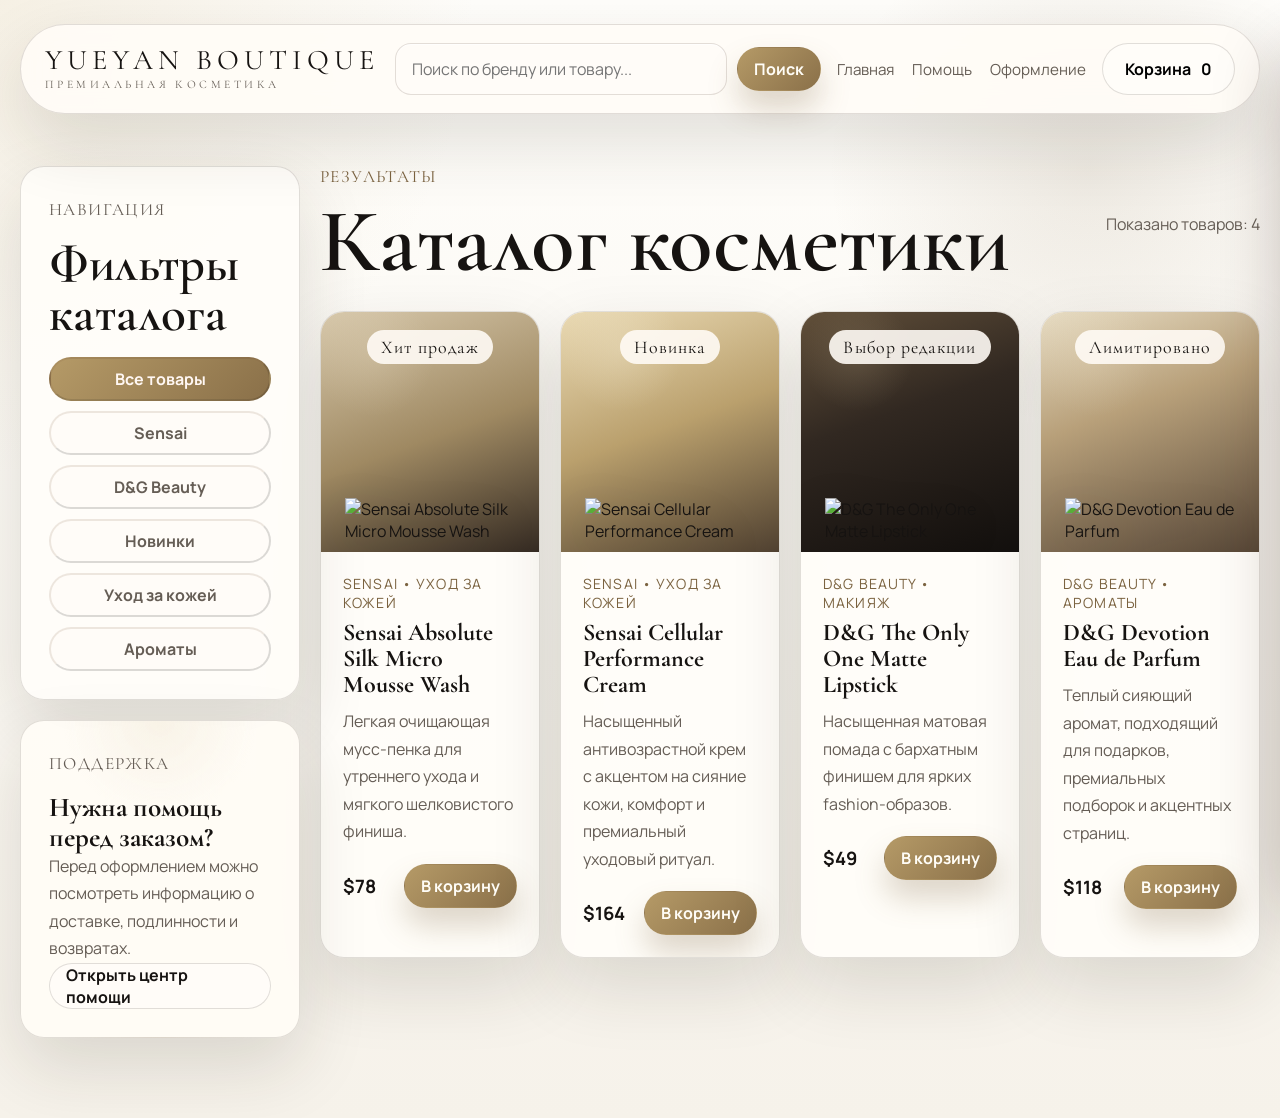
==== catalog.html @ f018c971 "Add files via upload" ====
<!DOCTYPE html>
<html lang="ru">
  <head>
    <meta charset="UTF-8" />
    <meta name="viewport" content="width=device-width, initial-scale=1.0" />
    <title>Каталог | YUEYAN BOUTIQUE</title>
    <link rel="preconnect" href="https://fonts.googleapis.com" />
    <link rel="preconnect" href="https://fonts.gstatic.com" crossorigin />
    <link
      href="https://fonts.googleapis.com/css2?family=Cormorant+Garamond:wght@500;600;700&family=Manrope:wght@400;500;600;700;800&display=swap"
      rel="stylesheet"
    />
    <link rel="stylesheet" href="./styles.css" />
  </head>
  <body data-page="catalog">
    <div class="page-shell">
      <header class="site-header">
        <a class="brand-mark" href="./index.html">
          <span class="brand-mark__title">YUEYAN BOUTIQUE</span>
          <span class="brand-mark__tag">премиальная косметика</span>
        </a>
        <form class="search-bar search-bar--header" action="./catalog.html" method="get">
          <input id="catalogSearchInput" type="search" name="q" placeholder="Поиск по бренду или товару..." />
          <button class="button button--primary button--small" type="submit">Поиск</button>
        </form>
        <nav class="site-nav" aria-label="Primary">
          <a href="./index.html">Главная</a>
          <a href="./help.html">Помощь</a>
          <a href="./checkout.html">Оформление</a>
        </nav>
        <button class="cart-button" id="cartToggle" type="button">
          Корзина
          <strong id="cartCount">0</strong>
        </button>
      </header>

      <main>
        <section class="section section--tight">
          <div class="catalog-layout">
            <aside class="catalog-sidebar">
              <div class="sidebar-card">
                <p class="eyebrow">Навигация</p>
                <h2>Фильтры каталога</h2>
                <div class="filter-stack">
                  <button class="filter-chip is-active" type="button" data-filter="all">Все товары</button>
                  <button class="filter-chip" type="button" data-filter="Sensai">Sensai</button>
                  <button class="filter-chip" type="button" data-filter="D&G Beauty">D&amp;G Beauty</button>
                  <button class="filter-chip" type="button" data-filter="new">Новинки</button>
                  <button class="filter-chip" type="button" data-filter="Уход за кожей">Уход за кожей</button>
                  <button class="filter-chip" type="button" data-filter="Ароматы">Ароматы</button>
                </div>
              </div>
              <div class="sidebar-card sidebar-card--soft">
                <p class="eyebrow">Поддержка</p>
                <h3>Нужна помощь перед заказом?</h3>
                <p>Перед оформлением можно посмотреть информацию о доставке, подлинности и возвратах.</p>
                <a class="button button--ghost button--small" href="./help.html">Открыть центр помощи</a>
              </div>
            </aside>
            <section class="catalog-main">
              <div class="section-heading section-heading--row">
                <div>
                  <p class="eyebrow">Результаты</p>
                  <h1 class="page-title" id="catalogTitle">Каталог косметики</h1>
                </div>
                <p class="catalog-meta" id="catalogMeta">Показаны товары из текущей подборки</p>
              </div>
              <div class="product-grid" id="catalogProducts"></div>
              <div class="empty-result" id="catalogEmpty" hidden>
                <h3>По вашему запросу ничего не найдено.</h3>
                <p>Попробуйте поиск по бренду, категории или более короткому ключевому слову.</p>
              </div>
            </section>
          </div>
        </section>
      </main>
    </div>

    <aside class="cart-drawer" id="cartDrawer" aria-hidden="true">
      <div class="cart-drawer__header">
        <h2>Корзина</h2>
        <button class="icon-button" id="cartClose" type="button" aria-label="Close cart">×</button>
      </div>
      <div class="cart-drawer__body" id="cartItems"></div>
      <div class="cart-drawer__footer">
        <div class="cart-total">
          <span>Итого по товарам</span>
          <strong id="cartSubtotal">$0</strong>
        </div>
        <a class="button button--primary" href="./checkout.html">Перейти к оформлению</a>
      </div>
    </aside>
    <div class="cart-backdrop" id="cartBackdrop" hidden></div>

    <script src="./store.js"></script>
  </body>
</html>
---- styles.css ----
:root {
  --bg: #f6f2ea;
  --surface: rgba(255, 253, 249, 0.94);
  --surface-strong: #fffdf9;
  --surface-soft: #ede5d7;
  --text: #161311;
  --muted: #655d55;
  --line: rgba(46, 34, 23, 0.14);
  --accent: #ab9160;
  --accent-deep: #7b6340;
  --gold: #ccb27d;
  --dark-panel: #1b1612;
  --dark-soft: #2b241d;
  --shadow: 0 28px 70px rgba(45, 34, 24, 0.14);
  --radius-xl: 36px;
  --radius-lg: 24px;
  --radius-md: 18px;
  --max-width: 1240px;
}

* {
  box-sizing: border-box;
}

html {
  scroll-behavior: smooth;
}

body {
  margin: 0;
  min-height: 100vh;
  font-family: "Manrope", sans-serif;
  color: var(--text);
  background:
    radial-gradient(circle at top left, rgba(204, 178, 125, 0.18), transparent 28%),
    radial-gradient(circle at 85% 15%, rgba(123, 99, 64, 0.12), transparent 18%),
    linear-gradient(180deg, #fffefb 0%, var(--bg) 100%);
}

body.no-scroll {
  overflow: hidden;
}

a {
  color: inherit;
  text-decoration: none;
}

button,
input,
textarea {
  font: inherit;
}

button {
  cursor: pointer;
}

h1,
h2,
h3,
p {
  margin: 0;
}

.page-shell {
  width: min(calc(100% - 32px), var(--max-width));
  margin: 0 auto;
  padding: 24px 0 80px;
}

.site-header {
  position: sticky;
  top: 16px;
  z-index: 20;
  display: grid;
  grid-template-columns: auto minmax(220px, 1fr) auto auto;
  gap: 16px;
  align-items: center;
  padding: 18px 24px;
  border: 1px solid var(--line);
  border-radius: 999px;
  background: rgba(255, 252, 247, 0.92);
  backdrop-filter: blur(14px);
  box-shadow: var(--shadow);
}

.brand-mark {
  display: inline-flex;
  flex-direction: column;
  gap: 2px;
}

.brand-mark__title,
.brand-mark__tag,
.eyebrow,
h1,
h2,
h3,
.hero-card span,
.product-card__badge,
.entry-card__eyebrow {
  font-family: "Cormorant Garamond", serif;
}

.brand-mark__title {
  font-size: 1.78rem;
  line-height: 0.95;
  text-transform: uppercase;
  letter-spacing: 0.18em;
}

.brand-mark__tag {
  font-size: 0.72rem;
  letter-spacing: 0.3em;
  text-transform: uppercase;
  color: var(--muted);
}

.site-nav {
  display: flex;
  flex-wrap: wrap;
  gap: 18px;
  font-size: 0.95rem;
  color: var(--muted);
}

.search-bar {
  display: flex;
  gap: 10px;
  align-items: center;
}

.search-bar input,
.checkout-form input,
.checkout-form textarea {
  width: 100%;
  padding: 14px 16px;
  border: 1px solid rgba(58, 29, 20, 0.14);
  border-radius: 16px;
  background: #fffcf8;
  color: var(--text);
  box-shadow: inset 0 1px 0 rgba(255, 255, 255, 0.8);
}

.button,
.cart-button {
  display: inline-flex;
  align-items: center;
  justify-content: center;
  gap: 10px;
  min-height: 52px;
  padding: 0 22px;
  border-radius: 999px;
  border: 1px solid transparent;
  font-weight: 700;
  transition: transform 180ms ease, background-color 180ms ease, border-color 180ms ease;
}

.button:hover,
.cart-button:hover {
  transform: translateY(-2px);
}

.button--primary {
  color: #fffdf7;
  background: linear-gradient(135deg, #b59a67 0%, #8a7049 100%);
  box-shadow: 0 18px 30px rgba(123, 99, 64, 0.26);
}

.button--ghost,
.cart-button,
.filter-chip {
  border-color: var(--line);
  background: rgba(255, 253, 249, 0.94);
}

.button--small {
  min-height: 44px;
  padding: 0 16px;
}

.hero {
  display: grid;
  grid-template-columns: minmax(0, 1.05fr) minmax(320px, 0.95fr);
  gap: 48px;
  align-items: center;
  padding: 72px 0 36px;
}

.eyebrow {
  margin-bottom: 14px;
  font-size: 1.08rem;
  letter-spacing: 0.08em;
  color: var(--accent-deep);
  text-transform: uppercase;
}

h1,
.page-title {
  font-size: clamp(3rem, 7vw, 5.8rem);
  line-height: 0.92;
  font-weight: 600;
}

.page-title {
  max-width: none;
}

.hero__copy,
.page-intro,
.entry-card p,
.product-card__copy,
.info-card p,
.policy-card p,
.faq-item p,
.sidebar-card p,
.catalog-meta {
  color: var(--muted);
  line-height: 1.72;
}

.hero__copy {
  margin-top: 20px;
  font-size: 1.02rem;
  max-width: 640px;
}

.hero__actions {
  display: flex;
  flex-wrap: wrap;
  gap: 14px;
  margin-top: 30px;
}

.hero__notes,
.status-list {
  display: grid;
  gap: 10px;
  margin: 28px 0 0;
  padding: 0;
  list-style: none;
  color: var(--muted);
}

.hero__notes li,
.status-list li {
  position: relative;
  padding-left: 20px;
}

.hero__notes li::before,
.status-list li::before {
  content: "";
  position: absolute;
  left: 0;
  top: 0.72em;
  width: 8px;
  height: 8px;
  border-radius: 50%;
  background: var(--gold);
}

.hero__visual {
  position: relative;
  min-height: 520px;
  display: grid;
  align-content: center;
  gap: 18px;
}

.hero-card {
  position: relative;
  padding: 32px;
  border: 1px solid rgba(255, 255, 255, 0.52);
  border-radius: var(--radius-xl);
  color: #f6f0e8;
  overflow: hidden;
  box-shadow: var(--shadow);
}

.hero-card::before {
  content: "";
  position: absolute;
  inset: 0;
  background:
    linear-gradient(135deg, rgba(255, 255, 255, 0.18), transparent),
    linear-gradient(140deg, rgba(14, 11, 8, 0.14), rgba(14, 11, 8, 0.42));
}

.hero-card > * {
  position: relative;
  z-index: 1;
}

.hero-card--tall {
  min-height: 280px;
  margin-left: 42px;
  background:
    radial-gradient(circle at 30% 14%, rgba(226, 206, 166, 0.22), transparent 32%),
    linear-gradient(160deg, #8f7a59 0%, #43362b 46%, #171311 100%);
}

.hero-card--wide {
  min-height: 190px;
  margin-right: 54px;
  background:
    radial-gradient(circle at 76% 28%, rgba(228, 213, 181, 0.16), transparent 22%),
    linear-gradient(145deg, #b79d6f 0%, #62503a 38%, #1d1713 100%);
}

.hero-card span {
  display: inline-block;
  margin-bottom: 12px;
  font-size: 2rem;
}

.hero-card p {
  max-width: 260px;
  line-height: 1.65;
}

.hero-orb {
  position: absolute;
  border-radius: 50%;
  filter: blur(4px);
}

.hero-orb--one {
  width: 148px;
  height: 148px;
  left: 0;
  top: 62px;
  background: radial-gradient(circle, rgba(204, 178, 125, 0.38) 0%, rgba(204, 178, 125, 0) 72%);
}

.hero-orb--two {
  width: 180px;
  height: 180px;
  right: 10px;
  bottom: 38px;
  background: radial-gradient(circle, rgba(226, 214, 190, 0.62) 0%, rgba(226, 214, 190, 0) 72%);
}

.promo-bar,
.entry-grid,
.product-grid,
.two-column,
.help-grid,
.faq-list,
.checkout-layout,
.catalog-layout {
  display: grid;
  gap: 20px;
}

.promo-bar {
  grid-template-columns: repeat(3, minmax(0, 1fr));
  padding: 18px 22px;
  border: 1px solid var(--line);
  border-radius: var(--radius-lg);
  background:
    linear-gradient(180deg, rgba(255, 252, 247, 0.94), rgba(245, 239, 230, 0.88));
  box-shadow: var(--shadow);
}

.promo-bar strong {
  display: block;
  margin-bottom: 6px;
}

.promo-bar span {
  color: var(--muted);
  line-height: 1.6;
}

.section {
  padding-top: 96px;
}

.section--tight {
  padding-top: 52px;
}

.section-heading {
  display: grid;
  gap: 10px;
  max-width: 780px;
}

.section-heading--row {
  grid-template-columns: 1fr auto;
  align-items: end;
  max-width: none;
}

.section-heading h2,
.info-card h2,
.sidebar-card h2,
.policy-card h2 {
  font-size: clamp(2rem, 4vw, 3.2rem);
  line-height: 0.98;
  font-weight: 600;
}

.entry-grid {
  grid-template-columns: repeat(4, minmax(0, 1fr));
  margin-top: 28px;
}

.entry-card,
.product-card,
.info-card,
.policy-card,
.faq-item,
.sidebar-card,
.checkout-card,
.status-card,
.product-detail__panel {
  border: 1px solid var(--line);
  border-radius: var(--radius-lg);
  background: var(--surface);
  box-shadow: var(--shadow);
}

.entry-card:hover,
.info-card:hover,
.policy-card:hover,
.faq-item:hover,
.sidebar-card:hover,
.product-detail__panel:hover {
  box-shadow: 0 28px 72px rgba(45, 34, 24, 0.18);
}

.entry-card,
.info-card,
.policy-card,
.faq-item,
.sidebar-card,
.checkout-card,
.status-card {
  padding: 28px;
}

.entry-card__eyebrow {
  display: inline-block;
  margin-bottom: 10px;
  font-size: 1.2rem;
  color: var(--accent-deep);
}

.entry-card h3,
.info-card h2,
.faq-item h3,
.sidebar-card h3 {
  font-size: 1.7rem;
  line-height: 1.1;
}

.entry-card p {
  margin-top: 10px;
}

.product-grid {
  grid-template-columns: repeat(4, minmax(0, 1fr));
  margin-top: 28px;
}

.product-card {
  overflow: hidden;
  transition: transform 180ms ease, box-shadow 180ms ease;
}

.product-card:hover {
  transform: translateY(-4px);
}

.product-card__media {
  min-height: 240px;
  padding: 18px;
  display: flex;
  align-items: flex-start;
  justify-content: center;
  position: relative;
  overflow: hidden;
}

.product-card__media--sensai {
  background:
    radial-gradient(circle at 24% 18%, rgba(235, 224, 201, 0.2), transparent 24%),
    linear-gradient(160deg, #d7c8ab 0%, #9f8962 52%, #342a22 100%);
}

.product-card__media--gold {
  background:
    radial-gradient(circle at 28% 16%, rgba(248, 241, 220, 0.24), transparent 24%),
    linear-gradient(160deg, #eadab4 0%, #baa06d 48%, #4f4030 100%);
}

.product-card__media--dg {
  background:
    radial-gradient(circle at 26% 18%, rgba(214, 195, 159, 0.16), transparent 22%),
    linear-gradient(160deg, #62503a 0%, #312821 42%, #120f0d 100%);
}

.product-card__media--rose {
  background:
    radial-gradient(circle at 24% 18%, rgba(239, 226, 198, 0.18), transparent 24%),
    linear-gradient(160deg, #e7dcc3 0%, #b8a07a 40%, #584838 100%);
}

.product-card__badge {
  display: inline-flex;
  align-items: center;
  min-height: 34px;
  padding: 0 14px;
  border-radius: 999px;
  background: rgba(255, 251, 245, 0.9);
  font-size: 1.12rem;
  letter-spacing: 0.06em;
  position: relative;
  z-index: 2;
  align-self: flex-start;
}

.product-packshot {
  position: absolute;
  inset: auto;
  bottom: 10px;
  width: min(78%, 240px);
  height: auto;
  object-fit: contain;
  filter: drop-shadow(0 18px 26px rgba(17, 13, 10, 0.24));
  transform: translateY(0);
  transition: transform 200ms ease;
}

.product-card:hover .product-packshot {
  transform: translateY(-4px);
}

.product-card__body {
  padding: 22px;
}

.product-card__meta {
  font-size: 0.88rem;
  letter-spacing: 0.08em;
  text-transform: uppercase;
  color: var(--accent-deep);
}

.product-card h3,
.product-detail__panel h1 {
  margin-top: 8px;
  font-size: 1.5rem;
  line-height: 1.08;
}

.product-card__copy {
  margin-top: 10px;
}

.product-card__footer,
.cart-total,
.cart-item,
.product-detail__actions {
  display: flex;
  align-items: center;
  justify-content: space-between;
  gap: 14px;
}

.product-card__footer {
  margin-top: 18px;
}

.product-card__footer strong,
.cart-total strong,
.cart-item__price,
.product-detail__price {
  font-size: 1.15rem;
}

.two-column {
  grid-template-columns: repeat(2, minmax(0, 1fr));
}

.info-card--warm,
.sidebar-card--soft,
.status-card--warm {
  background:
    radial-gradient(circle at top, rgba(231, 219, 192, 0.28), transparent 28%),
    rgba(255, 252, 246, 0.94);
}

.catalog-layout {
  grid-template-columns: 280px minmax(0, 1fr);
  align-items: start;
}

.catalog-sidebar {
  display: grid;
  gap: 20px;
  position: sticky;
  top: 110px;
}

.filter-stack {
  display: grid;
  gap: 10px;
  margin-top: 18px;
}

.filter-chip {
  min-height: 44px;
  padding: 0 18px;
  border-radius: 999px;
  color: var(--muted);
  font-weight: 700;
}

.filter-chip.is-active {
  color: #fff7f3;
  background: linear-gradient(135deg, #b59a67 0%, #8a7049 100%);
}

.catalog-meta {
  align-self: center;
}

.empty-result {
  margin-top: 28px;
  padding: 28px;
  border: 1px dashed var(--line);
  border-radius: var(--radius-lg);
  background: rgba(255, 252, 247, 0.7);
}

.product-detail {
  display: grid;
  grid-template-columns: minmax(320px, 0.9fr) minmax(0, 1.1fr);
  gap: 28px;
}

.product-detail__media {
  min-height: 520px;
  border-radius: var(--radius-xl);
  box-shadow: var(--shadow);
}

.product-packshot--detail {
  bottom: 24px;
  width: min(76%, 360px);
  filter: drop-shadow(0 26px 38px rgba(17, 13, 10, 0.28));
}

.product-detail__panel {
  padding: 34px;
}

.product-detail__brand {
  color: var(--accent-deep);
  letter-spacing: 0.08em;
  text-transform: uppercase;
  font-size: 0.9rem;
}

.product-detail__copy,
.product-detail__specs li {
  color: var(--muted);
  line-height: 1.72;
}

.product-detail__copy {
  margin-top: 16px;
}

.product-detail__price-row {
  display: flex;
  align-items: center;
  gap: 14px;
  margin-top: 18px;
}

.product-detail__badge {
  padding: 8px 12px;
  border-radius: 999px;
  background: rgba(171, 145, 96, 0.12);
  color: var(--accent-deep);
  font-weight: 700;
}

.product-detail__specs {
  display: grid;
  gap: 10px;
  margin: 22px 0 0;
  padding-left: 18px;
}

.product-detail__actions {
  margin-top: 26px;
}

.qty-control {
  display: inline-flex;
  align-items: center;
  gap: 10px;
  padding: 8px;
  border: 1px solid var(--line);
  border-radius: 999px;
  background: #fff;
}

.qty-control button,
.qty-button {
  width: 34px;
  height: 34px;
  border: 1px solid var(--line);
  border-radius: 50%;
  background: #fff;
}

.help-grid {
  grid-template-columns: repeat(2, minmax(0, 1fr));
  margin-top: 28px;
}

.faq-list {
  grid-template-columns: repeat(3, minmax(0, 1fr));
}

.checkout-layout {
  grid-template-columns: minmax(0, 1.15fr) minmax(320px, 0.85fr);
  align-items: start;
}

.checkout-form {
  display: grid;
  gap: 18px;
  margin-top: 24px;
}

.checkout-form label {
  display: grid;
  gap: 8px;
}

.checkout-summary__row {
  display: flex;
  justify-content: space-between;
  gap: 16px;
}

.checkout-summary__row + .checkout-summary__row {
  margin-top: 10px;
}

.checkout-summary__total {
  margin-top: 14px;
  padding-top: 14px;
  border-top: 1px solid var(--line);
  font-weight: 800;
}

.form-hint {
  color: var(--muted);
  font-size: 0.92rem;
}

.cart-drawer {
  position: fixed;
  top: 20px;
  right: 20px;
  bottom: 20px;
  width: min(420px, calc(100vw - 24px));
  display: grid;
  grid-template-rows: auto 1fr auto;
  gap: 20px;
  padding: 24px;
  border: 1px solid var(--line);
  border-radius: 28px;
  background:
    linear-gradient(180deg, rgba(255, 252, 247, 0.98), rgba(248, 243, 235, 0.96));
  backdrop-filter: blur(20px);
  box-shadow: 0 32px 70px rgba(47, 23, 16, 0.28);
  transform: translateX(calc(100% + 24px));
  transition: transform 220ms ease;
  z-index: 30;
}

.cart-drawer.is-open {
  transform: translateX(0);
}

.cart-drawer__header,
.cart-drawer__footer {
  display: flex;
  align-items: center;
  justify-content: space-between;
  gap: 16px;
}

.cart-drawer__body {
  overflow: auto;
  padding-right: 6px;
}

.icon-button,
.remove-link {
  border: 0;
  background: transparent;
}

.icon-button {
  width: 42px;
  height: 42px;
  border-radius: 50%;
  background: rgba(242, 234, 221, 0.88);
  color: var(--muted);
  font-size: 1.5rem;
}

.cart-item {
  align-items: flex-start;
  padding: 16px 0;
  border-bottom: 1px solid var(--line);
}

.cart-item__info {
  flex: 1;
}

.cart-item h3 {
  font-size: 1.08rem;
}

.cart-item__meta,
.empty-state {
  color: var(--muted);
}

.cart-item__actions {
  display: flex;
  align-items: center;
  gap: 8px;
  margin-top: 10px;
}

.remove-link {
  color: var(--accent);
}

.cart-backdrop {
  position: fixed;
  inset: 0;
  background: rgba(28, 14, 10, 0.28);
  z-index: 25;
}

@media (max-width: 1120px) {
  .site-header,
  .hero,
  .promo-bar,
  .entry-grid,
  .product-grid,
  .two-column,
  .help-grid,
  .faq-list,
  .checkout-layout,
  .catalog-layout,
  .section-heading--row,
  .product-detail {
    grid-template-columns: 1fr;
  }

  .hero__visual {
    min-height: auto;
  }

  .hero-card--tall,
  .hero-card--wide {
    margin: 0;
  }

  .catalog-sidebar {
    position: static;
  }
}

@media (max-width: 760px) {
  .page-shell {
    width: min(calc(100% - 20px), var(--max-width));
    padding-top: 12px;
  }

  .site-header {
    position: static;
    padding: 20px;
    border-radius: 28px;
  }

  h1,
  .page-title {
    font-size: clamp(2.7rem, 14vw, 4.2rem);
  }

  .search-bar--header {
    width: 100%;
  }

  .entry-card,
  .info-card,
  .policy-card,
  .faq-item,
  .sidebar-card,
  .checkout-card,
  .status-card,
  .product-detail__panel {
    padding: 22px;
  }

  .product-card__media,
  .product-detail__media {
    min-height: 220px;
  }

  .cart-drawer {
    top: auto;
    right: 10px;
    left: 10px;
    bottom: 10px;
    width: auto;
    height: min(78vh, 680px);
  }
}
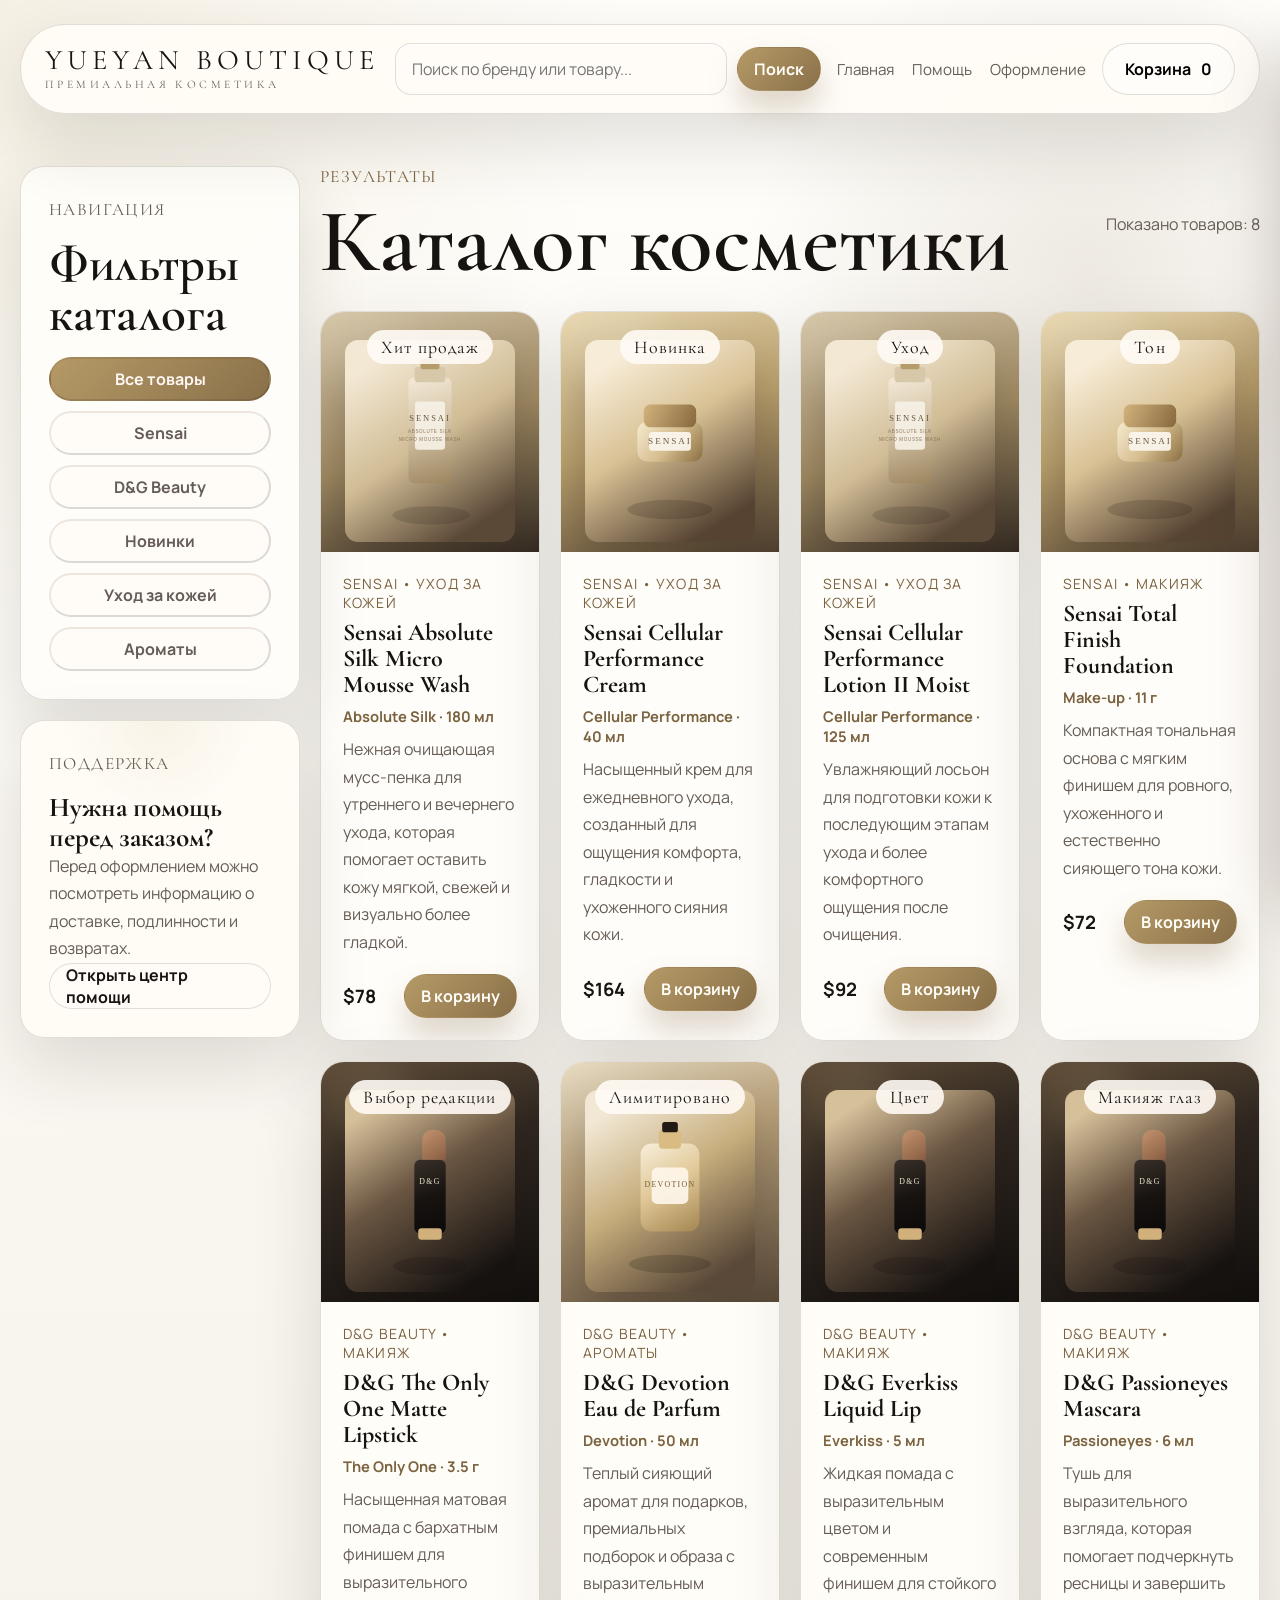
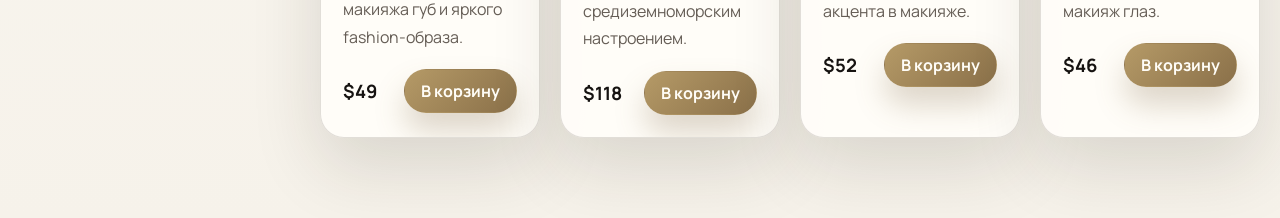
==== commit 56589bb8: "Add files via upload Update product catalog structure" ====
--- a/catalog.html
+++ b/catalog.html
@@ -92,6 +92,7 @@
     </aside>
     <div class="cart-backdrop" id="cartBackdrop" hidden></div>
 
+    <script src="./products.js"></script>
     <script src="./store.js"></script>
   </body>
 </html>
--- a/styles.css
+++ b/styles.css
@@ -561,6 +561,14 @@
   margin-top: 10px;
 }
 
+.product-card__line,
+.product-detail__line {
+  margin-top: 8px;
+  color: var(--accent-deep);
+  font-size: 0.92rem;
+  font-weight: 700;
+}
+
 .product-card__footer,
 .cart-total,
 .cart-item,
@@ -674,6 +682,15 @@
 
 .product-detail__copy {
   margin-top: 16px;
+}
+
+.product-detail__official {
+  display: inline-flex;
+  margin-top: 18px;
+  color: var(--accent-deep);
+  font-weight: 800;
+  text-decoration: underline;
+  text-underline-offset: 4px;
 }
 
 .product-detail__price-row {
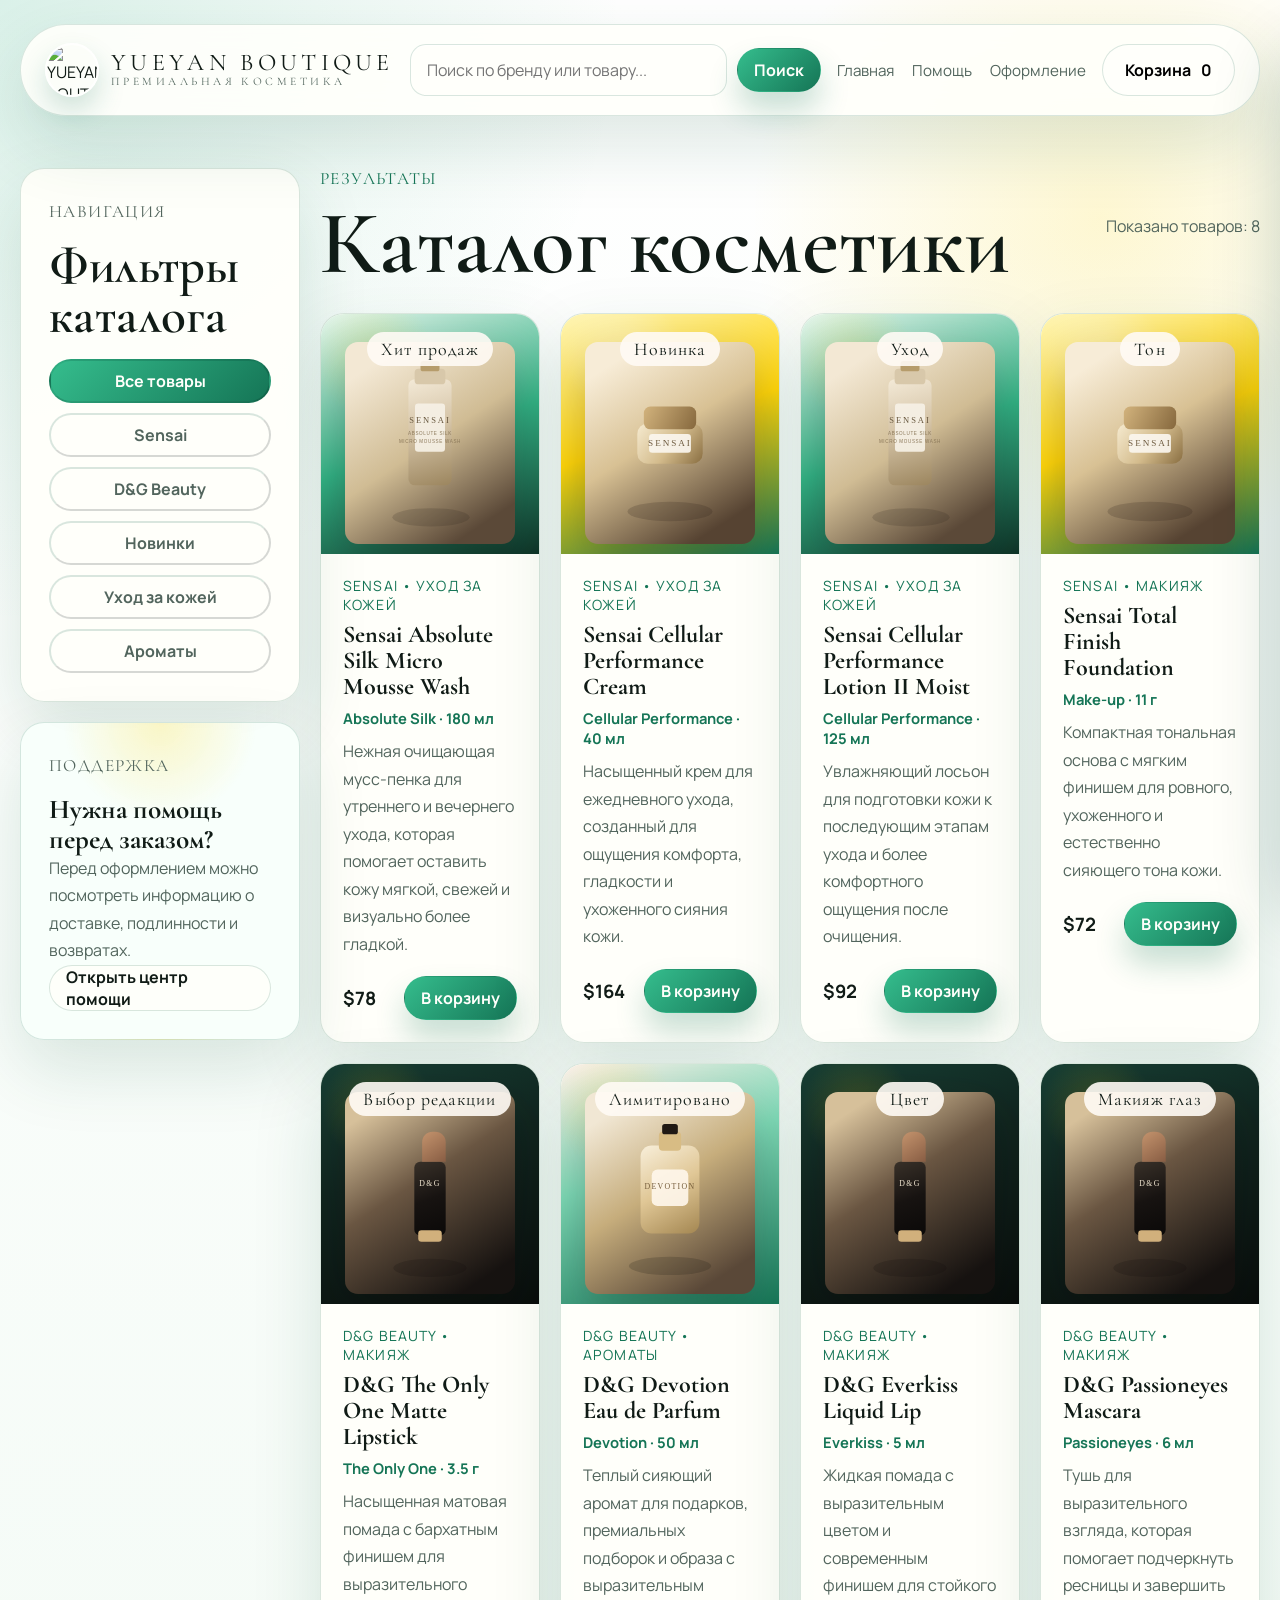
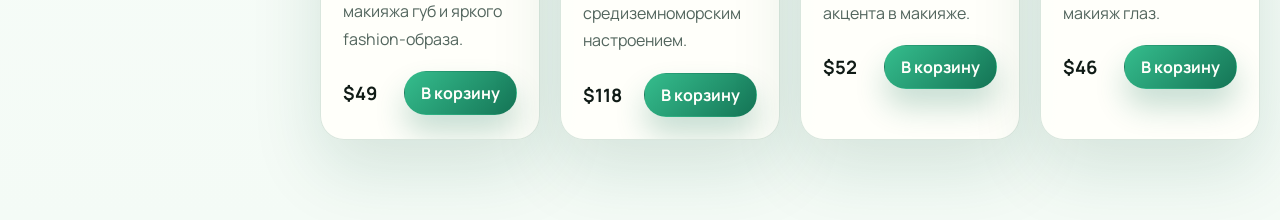
==== commit a98e4e92: "Add files via upload" ====
--- a/catalog.html
+++ b/catalog.html
@@ -16,8 +16,11 @@
     <div class="page-shell">
       <header class="site-header">
         <a class="brand-mark" href="./index.html">
-          <span class="brand-mark__title">YUEYAN BOUTIQUE</span>
-          <span class="brand-mark__tag">премиальная косметика</span>
+          <img class="brand-mark__logo" src="./assets/yueyan-logo.png" alt="YUEYAN BOUTIQUE" />
+          <span>
+            <span class="brand-mark__title">YUEYAN BOUTIQUE</span>
+            <span class="brand-mark__tag">премиальная косметика</span>
+          </span>
         </a>
         <form class="search-bar search-bar--header" action="./catalog.html" method="get">
           <input id="catalogSearchInput" type="search" name="q" placeholder="Поиск по бренду или товару..." />
@@ -92,6 +95,7 @@
     </aside>
     <div class="cart-backdrop" id="cartBackdrop" hidden></div>
 
+    <script src="./sanity-config.js"></script>
     <script src="./products.js"></script>
     <script src="./store.js"></script>
   </body>
--- a/styles.css
+++ b/styles.css
@@ -1,17 +1,19 @@
 :root {
-  --bg: #f6f2ea;
-  --surface: rgba(255, 253, 249, 0.94);
-  --surface-strong: #fffdf9;
-  --surface-soft: #ede5d7;
-  --text: #161311;
-  --muted: #655d55;
-  --line: rgba(46, 34, 23, 0.14);
-  --accent: #ab9160;
-  --accent-deep: #7b6340;
-  --gold: #ccb27d;
-  --dark-panel: #1b1612;
-  --dark-soft: #2b241d;
-  --shadow: 0 28px 70px rgba(45, 34, 24, 0.14);
+  --bg: #f4fbf6;
+  --surface: rgba(255, 255, 250, 0.94);
+  --surface-strong: #fffffb;
+  --surface-soft: #dff2e8;
+  --text: #101b16;
+  --muted: #52655d;
+  --line: rgba(20, 103, 76, 0.16);
+  --accent: #32b184;
+  --accent-deep: #157556;
+  --accent-soft: #bcebd7;
+  --gold: #ffd50a;
+  --gold-deep: #d9a900;
+  --dark-panel: #0e3428;
+  --dark-soft: #163f33;
+  --shadow: 0 28px 70px rgba(15, 83, 60, 0.14);
   --radius-xl: 36px;
   --radius-lg: 24px;
   --radius-md: 18px;
@@ -32,9 +34,9 @@
   font-family: "Manrope", sans-serif;
   color: var(--text);
   background:
-    radial-gradient(circle at top left, rgba(204, 178, 125, 0.18), transparent 28%),
-    radial-gradient(circle at 85% 15%, rgba(123, 99, 64, 0.12), transparent 18%),
-    linear-gradient(180deg, #fffefb 0%, var(--bg) 100%);
+    radial-gradient(circle at top left, rgba(50, 177, 132, 0.18), transparent 28%),
+    radial-gradient(circle at 86% 12%, rgba(255, 213, 10, 0.18), transparent 18%),
+    linear-gradient(180deg, #ffffff 0%, var(--bg) 100%);
 }
 
 body.no-scroll {
@@ -80,15 +82,25 @@
   padding: 18px 24px;
   border: 1px solid var(--line);
   border-radius: 999px;
-  background: rgba(255, 252, 247, 0.92);
+  background: rgba(255, 255, 251, 0.9);
   backdrop-filter: blur(14px);
   box-shadow: var(--shadow);
 }
 
 .brand-mark {
   display: inline-flex;
-  flex-direction: column;
-  gap: 2px;
+  align-items: center;
+  gap: 12px;
+  min-width: max-content;
+}
+
+.brand-mark__logo {
+  width: 54px;
+  height: 54px;
+  border: 2px solid rgba(255, 255, 255, 0.88);
+  border-radius: 50%;
+  object-fit: cover;
+  box-shadow: 0 14px 28px rgba(20, 117, 86, 0.2);
 }
 
 .brand-mark__title,
@@ -104,13 +116,15 @@
 }
 
 .brand-mark__title {
-  font-size: 1.78rem;
+  display: block;
+  font-size: 1.5rem;
   line-height: 0.95;
   text-transform: uppercase;
   letter-spacing: 0.18em;
 }
 
 .brand-mark__tag {
+  display: block;
   font-size: 0.72rem;
   letter-spacing: 0.3em;
   text-transform: uppercase;
@@ -136,9 +150,9 @@
 .checkout-form textarea {
   width: 100%;
   padding: 14px 16px;
-  border: 1px solid rgba(58, 29, 20, 0.14);
+  border: 1px solid rgba(20, 103, 76, 0.16);
   border-radius: 16px;
-  background: #fffcf8;
+  background: #fffffb;
   color: var(--text);
   box-shadow: inset 0 1px 0 rgba(255, 255, 255, 0.8);
 }
@@ -163,16 +177,23 @@
 }
 
 .button--primary {
-  color: #fffdf7;
-  background: linear-gradient(135deg, #b59a67 0%, #8a7049 100%);
-  box-shadow: 0 18px 30px rgba(123, 99, 64, 0.26);
+  color: #fffffb;
+  background: linear-gradient(135deg, #35bd8d 0%, #157556 100%);
+  box-shadow: 0 18px 30px rgba(21, 117, 86, 0.24);
 }
 
 .button--ghost,
 .cart-button,
 .filter-chip {
   border-color: var(--line);
-  background: rgba(255, 253, 249, 0.94);
+  background: rgba(255, 255, 251, 0.94);
+}
+
+.button--ghost:hover,
+.cart-button:hover,
+.filter-chip:hover {
+  border-color: rgba(50, 177, 132, 0.32);
+  background: rgba(235, 250, 243, 0.98);
 }
 
 .button--small {
@@ -269,12 +290,24 @@
   gap: 18px;
 }
 
+.hero-logo {
+  width: min(72%, 360px);
+  aspect-ratio: 1;
+  margin: 0 auto -48px;
+  border: 10px solid rgba(255, 255, 255, 0.82);
+  border-radius: 50%;
+  object-fit: cover;
+  box-shadow: 0 30px 70px rgba(21, 117, 86, 0.2);
+  transform: rotate(-2deg);
+  z-index: 2;
+}
+
 .hero-card {
   position: relative;
   padding: 32px;
   border: 1px solid rgba(255, 255, 255, 0.52);
   border-radius: var(--radius-xl);
-  color: #f6f0e8;
+  color: #fffffb;
   overflow: hidden;
   box-shadow: var(--shadow);
 }
@@ -285,7 +318,7 @@
   inset: 0;
   background:
     linear-gradient(135deg, rgba(255, 255, 255, 0.18), transparent),
-    linear-gradient(140deg, rgba(14, 11, 8, 0.14), rgba(14, 11, 8, 0.42));
+    linear-gradient(140deg, rgba(4, 45, 31, 0.12), rgba(4, 45, 31, 0.46));
 }
 
 .hero-card > * {
@@ -297,16 +330,16 @@
   min-height: 280px;
   margin-left: 42px;
   background:
-    radial-gradient(circle at 30% 14%, rgba(226, 206, 166, 0.22), transparent 32%),
-    linear-gradient(160deg, #8f7a59 0%, #43362b 46%, #171311 100%);
+    radial-gradient(circle at 30% 14%, rgba(255, 213, 10, 0.22), transparent 32%),
+    linear-gradient(160deg, #35bd8d 0%, #157556 46%, #0b3326 100%);
 }
 
 .hero-card--wide {
   min-height: 190px;
   margin-right: 54px;
   background:
-    radial-gradient(circle at 76% 28%, rgba(228, 213, 181, 0.16), transparent 22%),
-    linear-gradient(145deg, #b79d6f 0%, #62503a 38%, #1d1713 100%);
+    radial-gradient(circle at 76% 28%, rgba(255, 213, 10, 0.22), transparent 22%),
+    linear-gradient(145deg, #ffd50a 0%, #35bd8d 34%, #105640 100%);
 }
 
 .hero-card span {
@@ -331,7 +364,7 @@
   height: 148px;
   left: 0;
   top: 62px;
-  background: radial-gradient(circle, rgba(204, 178, 125, 0.38) 0%, rgba(204, 178, 125, 0) 72%);
+  background: radial-gradient(circle, rgba(50, 177, 132, 0.32) 0%, rgba(50, 177, 132, 0) 72%);
 }
 
 .hero-orb--two {
@@ -339,7 +372,7 @@
   height: 180px;
   right: 10px;
   bottom: 38px;
-  background: radial-gradient(circle, rgba(226, 214, 190, 0.62) 0%, rgba(226, 214, 190, 0) 72%);
+  background: radial-gradient(circle, rgba(255, 213, 10, 0.34) 0%, rgba(255, 213, 10, 0) 72%);
 }
 
 .promo-bar,
@@ -360,7 +393,7 @@
   border: 1px solid var(--line);
   border-radius: var(--radius-lg);
   background:
-    linear-gradient(180deg, rgba(255, 252, 247, 0.94), rgba(245, 239, 230, 0.88));
+    linear-gradient(180deg, rgba(255, 255, 251, 0.94), rgba(230, 248, 240, 0.88));
   box-shadow: var(--shadow);
 }
 
@@ -429,7 +462,7 @@
 .faq-item:hover,
 .sidebar-card:hover,
 .product-detail__panel:hover {
-  box-shadow: 0 28px 72px rgba(45, 34, 24, 0.18);
+  box-shadow: 0 28px 72px rgba(15, 83, 60, 0.18);
 }
 
 .entry-card,
@@ -487,26 +520,26 @@
 
 .product-card__media--sensai {
   background:
-    radial-gradient(circle at 24% 18%, rgba(235, 224, 201, 0.2), transparent 24%),
-    linear-gradient(160deg, #d7c8ab 0%, #9f8962 52%, #342a22 100%);
+    radial-gradient(circle at 24% 18%, rgba(255, 213, 10, 0.18), transparent 24%),
+    linear-gradient(160deg, #e8f7ee 0%, #32b184 52%, #0e3428 100%);
 }
 
 .product-card__media--gold {
   background:
-    radial-gradient(circle at 28% 16%, rgba(248, 241, 220, 0.24), transparent 24%),
-    linear-gradient(160deg, #eadab4 0%, #baa06d 48%, #4f4030 100%);
+    radial-gradient(circle at 28% 16%, rgba(255, 255, 255, 0.28), transparent 24%),
+    linear-gradient(160deg, #fff6b8 0%, #ffd50a 48%, #157556 100%);
 }
 
 .product-card__media--dg {
   background:
-    radial-gradient(circle at 26% 18%, rgba(214, 195, 159, 0.16), transparent 22%),
-    linear-gradient(160deg, #62503a 0%, #312821 42%, #120f0d 100%);
+    radial-gradient(circle at 26% 18%, rgba(255, 213, 10, 0.16), transparent 22%),
+    linear-gradient(160deg, #183f34 0%, #10251f 42%, #080d0b 100%);
 }
 
 .product-card__media--rose {
   background:
-    radial-gradient(circle at 24% 18%, rgba(239, 226, 198, 0.18), transparent 24%),
-    linear-gradient(160deg, #e7dcc3 0%, #b8a07a 40%, #584838 100%);
+    radial-gradient(circle at 24% 18%, rgba(255, 213, 10, 0.18), transparent 24%),
+    linear-gradient(160deg, #fff1eb 0%, #7dd9b6 42%, #167758 100%);
 }
 
 .product-card__badge {
@@ -598,8 +631,8 @@
 .sidebar-card--soft,
 .status-card--warm {
   background:
-    radial-gradient(circle at top, rgba(231, 219, 192, 0.28), transparent 28%),
-    rgba(255, 252, 246, 0.94);
+    radial-gradient(circle at top, rgba(255, 213, 10, 0.22), transparent 28%),
+    rgba(248, 255, 251, 0.94);
 }
 
 .catalog-layout {
@@ -629,8 +662,8 @@
 }
 
 .filter-chip.is-active {
-  color: #fff7f3;
-  background: linear-gradient(135deg, #b59a67 0%, #8a7049 100%);
+  color: #fffffb;
+  background: linear-gradient(135deg, #35bd8d 0%, #157556 100%);
 }
 
 .catalog-meta {
@@ -703,7 +736,7 @@
 .product-detail__badge {
   padding: 8px 12px;
   border-radius: 999px;
-  background: rgba(171, 145, 96, 0.12);
+  background: rgba(50, 177, 132, 0.12);
   color: var(--accent-deep);
   font-weight: 700;
 }
@@ -798,9 +831,9 @@
   border: 1px solid var(--line);
   border-radius: 28px;
   background:
-    linear-gradient(180deg, rgba(255, 252, 247, 0.98), rgba(248, 243, 235, 0.96));
+    linear-gradient(180deg, rgba(255, 255, 251, 0.98), rgba(239, 250, 244, 0.96));
   backdrop-filter: blur(20px);
-  box-shadow: 0 32px 70px rgba(47, 23, 16, 0.28);
+  box-shadow: 0 32px 70px rgba(10, 63, 45, 0.24);
   transform: translateX(calc(100% + 24px));
   transition: transform 220ms ease;
   z-index: 30;
@@ -871,8 +904,96 @@
 .cart-backdrop {
   position: fixed;
   inset: 0;
-  background: rgba(28, 14, 10, 0.28);
+  background: rgba(7, 41, 30, 0.28);
   z-index: 25;
+}
+
+.support-widget {
+  position: fixed;
+  right: 22px;
+  bottom: 22px;
+  z-index: 24;
+  display: grid;
+  justify-items: end;
+  gap: 12px;
+}
+
+.support-widget__toggle {
+  display: inline-flex;
+  align-items: center;
+  gap: 10px;
+  min-height: 56px;
+  padding: 0 18px 0 22px;
+  border: 1px solid rgba(255, 255, 255, 0.18);
+  border-radius: 999px;
+  color: #fffffb;
+  background: linear-gradient(135deg, var(--dark-panel) 0%, var(--accent-deep) 100%);
+  box-shadow: 0 20px 44px rgba(15, 83, 60, 0.26);
+}
+
+.support-widget__toggle strong {
+  display: inline-grid;
+  place-items: center;
+  width: 30px;
+  height: 30px;
+  border-radius: 50%;
+  color: var(--dark-panel);
+  background: var(--gold);
+}
+
+.support-widget__panel {
+  width: min(320px, calc(100vw - 32px));
+  padding: 22px;
+  border: 1px solid var(--line);
+  border-radius: 24px;
+  background:
+    radial-gradient(circle at top right, rgba(255, 213, 10, 0.22), transparent 34%),
+    rgba(255, 255, 251, 0.98);
+  box-shadow: 0 24px 70px rgba(15, 83, 60, 0.2);
+}
+
+.support-widget__eyebrow {
+  margin-bottom: 8px;
+  color: var(--accent-deep);
+  font-size: 0.78rem;
+  font-weight: 800;
+  letter-spacing: 0.14em;
+  text-transform: uppercase;
+}
+
+.support-widget__panel h2 {
+  font-size: 1.55rem;
+  line-height: 1.05;
+}
+
+.support-widget__panel p:not(.support-widget__eyebrow) {
+  margin-top: 10px;
+  color: var(--muted);
+  line-height: 1.6;
+}
+
+.support-widget__links {
+  display: grid;
+  gap: 10px;
+  margin-top: 16px;
+}
+
+.support-widget__links a {
+  display: flex;
+  align-items: center;
+  justify-content: space-between;
+  min-height: 44px;
+  padding: 0 14px;
+  border: 1px solid var(--line);
+  border-radius: 14px;
+  background: #fffffb;
+  color: var(--text);
+  font-weight: 800;
+}
+
+.support-widget__links a::after {
+  content: "→";
+  color: var(--accent-deep);
 }
 
 @media (max-width: 1120px) {
@@ -950,4 +1071,9 @@
     width: auto;
     height: min(78vh, 680px);
   }
-}
+
+  .support-widget {
+    right: 12px;
+    bottom: 12px;
+  }
+}
